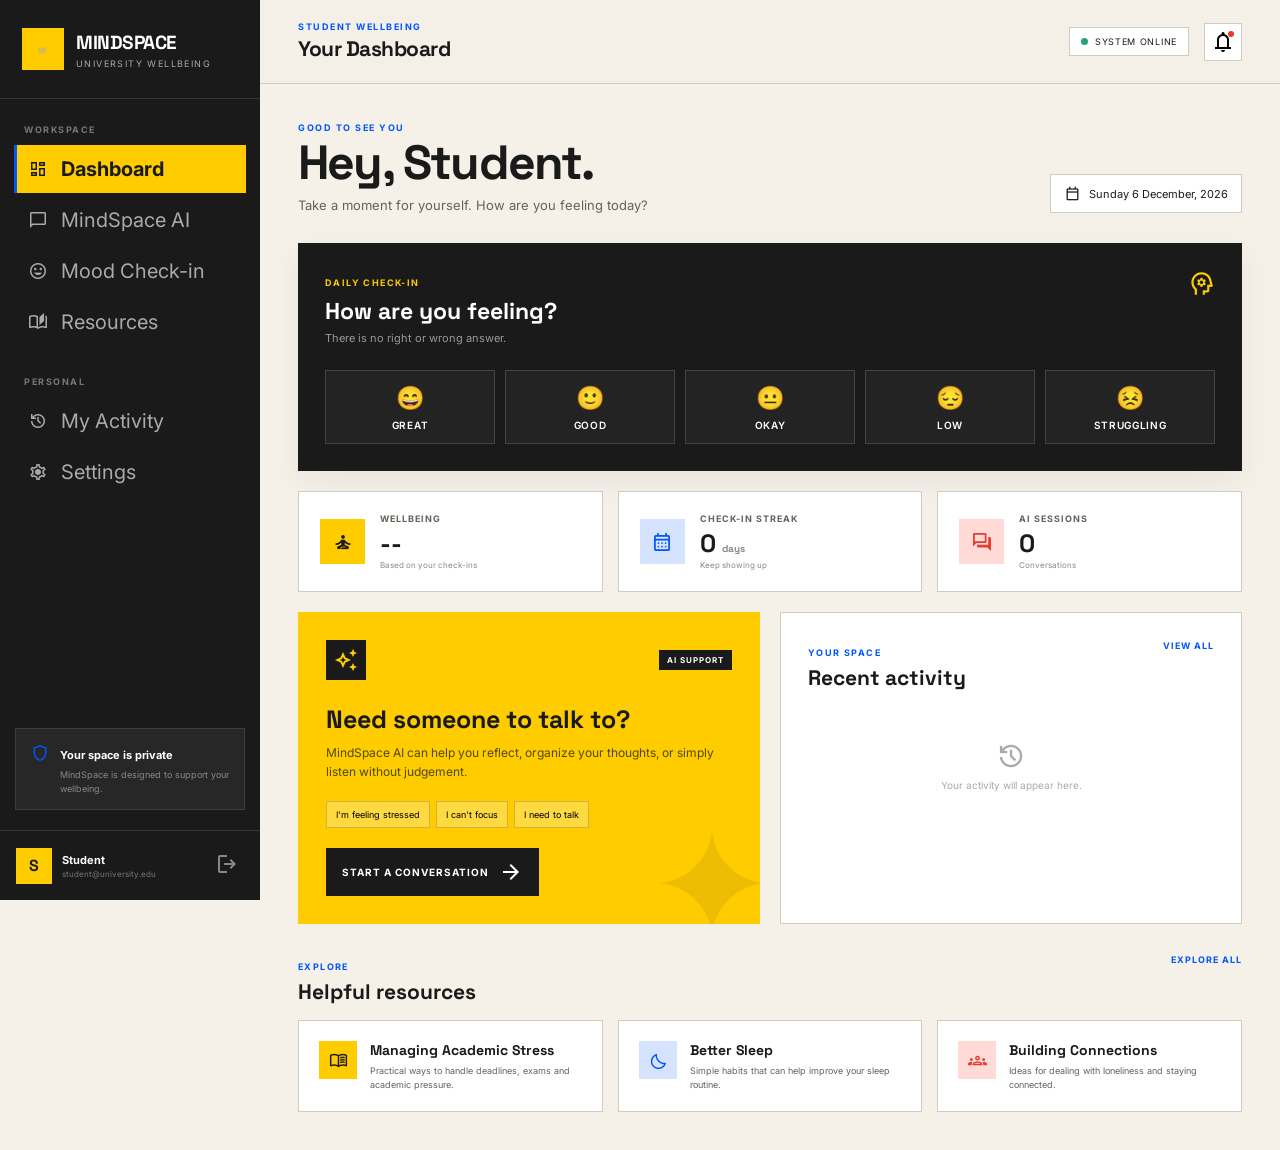
==== index.html @ b1ad5afb "Initial Cognovio backend and frontend" ====
<!DOCTYPE html>
<html lang="en">

<head>
    <meta charset="UTF-8">
    <meta name="viewport" content="width=device-width, initial-scale=1.0">

    <title>MindSpace — Student Wellbeing</title>

    <!-- Google Fonts -->
    <link rel="preconnect" href="https://fonts.googleapis.com">
    <link rel="preconnect" href="https://fonts.gstatic.com" crossorigin>

    <link
        href="https://fonts.googleapis.com/css2?family=Inter:wght@400;500;600;700&family=Space+Grotesk:wght@500;600;700&display=swap"
        rel="stylesheet">

    <!-- Material Symbols -->
    <link
        href="https://fonts.googleapis.com/css2?family=Material+Symbols+Outlined:opsz,wght,FILL,GRAD@24,400,0,0"
        rel="stylesheet">

    <!-- Dashboard CSS -->
    <link rel="stylesheet" href="css/dashboard.css">
</head>

<body>

    <!-- ==========================================
         APP SHELL
    =========================================== -->

    <div class="app-shell">

        <!-- ======================================
             SIDEBAR
        ======================================= -->

        <aside class="sidebar" id="sidebar">

            <!-- Brand -->
            <div class="sidebar-brand">

                <div class="brand-icon">
                    <span class="material-symbols-outlined">
                        waves
                    </span>
                </div>

                <div>
                    <h1>MindSpace</h1>
                    <span>University Wellbeing</span>
                </div>

            </div>


            <!-- Navigation -->
            <nav class="main-nav">

                <p class="nav-title">Workspace</p>

                <a href="#" class="nav-item active" data-section="dashboard">

                    <span class="material-symbols-outlined">
                        dashboard
                    </span>

                    <span>Dashboard</span>

                </a>


                <a href="#" class="nav-item" data-section="chat">

                    <span class="material-symbols-outlined">
                        chat_bubble
                    </span>

                    <span>MindSpace AI</span>

                </a>


                <a href="#" class="nav-item" data-section="mood">

                    <span class="material-symbols-outlined">
                        mood
                    </span>

                    <span>Mood Check-in</span>

                </a>


                <a href="#" class="nav-item" data-section="resources">

                    <span class="material-symbols-outlined">
                        auto_stories
                    </span>

                    <span>Resources</span>

                </a>


                <p class="nav-title second-title">
                    Personal
                </p>


                <a href="#" class="nav-item" data-section="activity">

                    <span class="material-symbols-outlined">
                        history
                    </span>

                    <span>My Activity</span>

                </a>


                <a href="#" class="nav-item" data-section="settings">

                    <span class="material-symbols-outlined">
                        settings
                    </span>

                    <span>Settings</span>

                </a>

            </nav>


            <!-- Emergency / Safety -->
            <div class="sidebar-safety">

                <div class="safety-icon">
                    <span class="material-symbols-outlined">
                        shield
                    </span>
                </div>

                <div>
                    <strong>Your space is private</strong>

                    <p>
                        MindSpace is designed to support your wellbeing.
                    </p>
                </div>

            </div>


            <!-- User -->
            <div class="sidebar-user">

                <div class="avatar" id="userAvatar">
                    A
                </div>

                <div class="user-info">

                    <strong id="sidebarUserName">
                        Student
                    </strong>

                    <span id="sidebarUserEmail">
                        student@university.edu
                    </span>

                </div>

                <button
                    class="logout-btn"
                    id="logoutBtn"
                    title="Log out">

                    <span class="material-symbols-outlined">
                        logout
                    </span>

                </button>

            </div>

        </aside>


        <!-- ======================================
             MAIN CONTENT
        ======================================= -->

        <main class="main-content">

            <!-- Topbar -->
            <header class="topbar">

                <button
                    class="mobile-menu"
                    id="mobileMenuBtn">

                    <span class="material-symbols-outlined">
                        menu
                    </span>

                </button>


                <div class="topbar-title">

                    <span class="eyebrow">
                        Student Wellbeing
                    </span>

                    <h2 id="pageTitle">
                        Your Dashboard
                    </h2>

                </div>


                <div class="topbar-actions">

                    <div class="status-pill">

                        <span class="status-dot"></span>

                        <span>
                            System Online
                        </span>

                    </div>


                    <button class="icon-btn" title="Notifications">

                        <span class="material-symbols-outlined">
                            notifications
                        </span>

                        <span class="notification-dot"></span>

                    </button>

                </div>

            </header>


            <!-- ==================================
                 DASHBOARD SECTION
            =================================== -->

            <section
                class="page-section active"
                id="dashboardSection">

                <!-- Welcome -->
                <div class="welcome-section">

                    <div>

                        <span class="eyebrow">
                            Good to see you
                        </span>

                        <h1>
                            Hey, <span id="welcomeName">Student</span>.
                        </h1>

                        <p>
                            Take a moment for yourself. How are you feeling today?
                        </p>

                    </div>

                    <div class="date-display">

                        <span class="material-symbols-outlined">
                            calendar_today
                        </span>

                        <span id="currentDate">
                            Today
                        </span>

                    </div>

                </div>


                <!-- ==================================
                     MOOD CHECK-IN
                =================================== -->

                <div class="mood-card">

                    <div class="mood-header">

                        <div>

                            <span class="card-label">
                                Daily Check-in
                            </span>

                            <h3>
                                How are you feeling?
                            </h3>

                            <p>
                                There is no right or wrong answer.
                            </p>

                        </div>

                        <span class="material-symbols-outlined mood-header-icon">
                            psychology
                        </span>

                    </div>


                    <div class="mood-options">

                        <button class="mood-option" data-mood="Great">

                            <span class="mood-emoji">😄</span>

                            <span>Great</span>

                        </button>


                        <button class="mood-option" data-mood="Good">

                            <span class="mood-emoji">🙂</span>

                            <span>Good</span>

                        </button>


                        <button class="mood-option" data-mood="Okay">

                            <span class="mood-emoji">😐</span>

                            <span>Okay</span>

                        </button>


                        <button class="mood-option" data-mood="Low">

                            <span class="mood-emoji">😔</span>

                            <span>Low</span>

                        </button>


                        <button class="mood-option" data-mood="Struggling">

                            <span class="mood-emoji">😣</span>

                            <span>Struggling</span>

                        </button>

                    </div>


                    <div
                        class="mood-message"
                        id="moodMessage">

                    </div>

                </div>


                <!-- ==================================
                     STAT CARDS
                =================================== -->

                <div class="stats-grid">

                    <div class="stat-card">

                        <div class="stat-icon yellow">

                            <span class="material-symbols-outlined">
                                self_improvement
                            </span>

                        </div>

                        <div>

                            <span class="stat-label">
                                Wellbeing
                            </span>

                            <strong>
                                <span id="wellbeingScore">--</span>
                            </strong>

                            <small>
                                Based on your check-ins
                            </small>

                        </div>

                    </div>


                    <div class="stat-card">

                        <div class="stat-icon blue">

                            <span class="material-symbols-outlined">
                                calendar_month
                            </span>

                        </div>

                        <div>

                            <span class="stat-label">
                                Check-in Streak
                            </span>

                            <strong>
                                <span id="streakCount">0</span>
                                <small class="inline-small">days</small>
                            </strong>

                            <small>
                                Keep showing up
                            </small>

                        </div>

                    </div>


                    <div class="stat-card">

                        <div class="stat-icon red">

                            <span class="material-symbols-outlined">
                                forum
                            </span>

                        </div>

                        <div>

                            <span class="stat-label">
                                AI Sessions
                            </span>

                            <strong>
                                <span id="sessionCount">0</span>
                            </strong>

                            <small>
                                Conversations
                            </small>

                        </div>

                    </div>

                </div>


                <!-- ==================================
                     TWO COLUMN AREA
                =================================== -->

                <div class="dashboard-grid">

                    <!-- AI Assistant -->
                    <div class="ai-card">

                        <div class="ai-card-top">

                            <div class="ai-symbol">

                                <span class="material-symbols-outlined">
                                    auto_awesome
                                </span>

                            </div>

                            <span class="ai-badge">
                                AI SUPPORT
                            </span>

                        </div>


                        <h3>
                            Need someone to talk to?
                        </h3>

                        <p>
                            MindSpace AI can help you reflect,
                            organize your thoughts, or simply
                            listen without judgement.
                        </p>


                        <div class="quick-prompts">

                            <button data-prompt="I'm feeling stressed about college.">
                                I'm feeling stressed
                            </button>

                            <button data-prompt="I can't focus on my studies.">
                                I can't focus
                            </button>

                            <button data-prompt="I just need someone to talk to.">
                                I need to talk
                            </button>

                        </div>


                        <button
                            class="primary-btn"
                            id="openChatBtn">

                            Start a conversation

                            <span class="material-symbols-outlined">
                                arrow_forward
                            </span>

                        </button>

                    </div>


                    <!-- Activity -->
                    <div class="activity-card">

                        <div class="section-heading">

                            <div>

                                <span class="card-label">
                                    Your Space
                                </span>

                                <h3>
                                    Recent activity
                                </h3>

                            </div>

                            <button
                                class="text-btn"
                                data-section-link="activity">

                                View all

                            </button>

                        </div>


                        <div id="activityList">

                            <div class="empty-activity">

                                <span class="material-symbols-outlined">
                                    history
                                </span>

                                <p>
                                    Your activity will appear here.
                                </p>

                            </div>

                        </div>

                    </div>

                </div>


                <!-- ==================================
                     RESOURCES
                =================================== -->

                <div class="resources-preview">

                    <div class="section-heading">

                        <div>

                            <span class="card-label">
                                Explore
                            </span>

                            <h3>
                                Helpful resources
                            </h3>

                        </div>

                        <button
                            class="text-btn"
                            data-section-link="resources">

                            Explore all

                        </button>

                    </div>


                    <div class="resource-grid">

                        <article class="resource-card">

                            <div class="resource-icon yellow">

                                <span class="material-symbols-outlined">
                                    menu_book
                                </span>

                            </div>

                            <div>

                                <h4>
                                    Managing Academic Stress
                                </h4>

                                <p>
                                    Practical ways to handle deadlines,
                                    exams and academic pressure.
                                </p>

                            </div>

                        </article>


                        <article class="resource-card">

                            <div class="resource-icon blue">

                                <span class="material-symbols-outlined">
                                    bedtime
                                </span>

                            </div>

                            <div>

                                <h4>
                                    Better Sleep
                                </h4>

                                <p>
                                    Simple habits that can help improve
                                    your sleep routine.
                                </p>

                            </div>

                        </article>


                        <article class="resource-card">

                            <div class="resource-icon red">

                                <span class="material-symbols-outlined">
                                    groups
                                </span>

                            </div>

                            <div>

                                <h4>
                                    Building Connections
                                </h4>

                                <p>
                                    Ideas for dealing with loneliness
                                    and staying connected.
                                </p>

                            </div>

                        </article>

                    </div>

                </div>

            </section>


            <!-- ==================================
                 CHAT SECTION
            =================================== -->

            <section
                class="page-section"
                id="chatSection">

                <div class="chat-page">

                    <div class="chat-header">

                        <div>

                            <span class="eyebrow">
                                MindSpace AI
                            </span>

                            <h1>
                                A space to talk.
                            </h1>

                            <p>
                                Share what's on your mind. You don't have
                                to organize your thoughts first.
                            </p>

                        </div>

                        <div class="ai-status">

                            <span class="status-dot"></span>

                            AI Assistant

                        </div>

                    </div>


                    <div class="chat-window" id="chatWindow">

                        <div class="chat-message ai">

                            <div class="chat-avatar">
                                ✦
                            </div>

                            <div class="message-content">

                                <span class="message-author">
                                    MindSpace AI
                                </span>

                                <p>
                                    Hey. I'm here with you. What's been
                                    on your mind today?
                                </p>

                            </div>

                        </div>

                    </div>


                    <div class="chat-suggestions">

                        <button data-prompt="I've been feeling overwhelmed lately.">
                            I've been overwhelmed
                        </button>

                        <button data-prompt="I'm having trouble concentrating.">
                            Trouble concentrating
                        </button>

                        <button data-prompt="College has been stressful.">
                            College stress
                        </button>

                    </div>


                    <form class="chat-input-area" id="chatForm">

                        <input
                            type="text"
                            id="chatInput"
                            placeholder="Write what's on your mind..."
                            autocomplete="off">

                        <button
                            type="submit"
                            class="send-btn">

                            <span class="material-symbols-outlined">
                                arrow_upward
                            </span>

                        </button>

                    </form>

                    <p class="chat-disclaimer">
                        MindSpace AI provides supportive conversations
                        and is not a replacement for professional or
                        emergency medical care.
                    </p>

                </div>

            </section>


            <!-- ==================================
                 MOOD SECTION
            =================================== -->

            <section
                class="page-section"
                id="moodSection">

                <div class="section-page-header">

                    <span class="eyebrow">
                        Wellbeing
                    </span>

                    <h1>
                        Mood Check-in
                    </h1>

                    <p>
                        Track how you've been feeling over time.
                    </p>

                </div>


                <div class="mood-large-card">

                    <span class="card-label">
                        Today's check-in
                    </span>

                    <h2>
                        How are you feeling right now?
                    </h2>

                    <div class="mood-options large">

                        <button class="mood-option" data-mood="Great">
                            <span class="mood-emoji">😄</span>
                            <span>Great</span>
                        </button>

                        <button class="mood-option" data-mood="Good">
                            <span class="mood-emoji">🙂</span>
                            <span>Good</span>
                        </button>

                        <button class="mood-option" data-mood="Okay">
                            <span class="mood-emoji">😐</span>
                            <span>Okay</span>
                        </button>

                        <button class="mood-option" data-mood="Low">
                            <span class="mood-emoji">😔</span>
                            <span>Low</span>
                        </button>

                        <button class="mood-option" data-mood="Struggling">
                            <span class="mood-emoji">😣</span>
                            <span>Struggling</span>
                        </button>

                    </div>

                    <div id="moodPageMessage" class="mood-message"></div>

                </div>


                <div class="history-card">

                    <div class="section-heading">

                        <div>

                            <span class="card-label">
                                History
                            </span>

                            <h3>
                                Recent check-ins
                            </h3>

                        </div>

                    </div>

                    <div id="moodHistory">

                        <div class="empty-activity">

                            <span class="material-symbols-outlined">
                                mood
                            </span>

                            <p>
                                Your mood history will appear here.
                            </p>

                        </div>

                    </div>

                </div>

            </section>


            <!-- ==================================
                 RESOURCES SECTION
            =================================== -->

            <section
                class="page-section"
                id="resourcesSection">

                <div class="section-page-header">

                    <span class="eyebrow">
                        Learn & Grow
                    </span>

                    <h1>
                        Wellbeing Resources
                    </h1>

                    <p>
                        Practical information for university life.
                    </p>

                </div>


                <div class="resource-full-grid">

                    <article class="resource-full-card">

                        <span class="material-symbols-outlined">
                            school
                        </span>

                        <h3>
                            Academic Stress
                        </h3>

                        <p>
                            Learn techniques for managing assignments,
                            exams and academic pressure.
                        </p>

                        <button>
                            Read resource
                            <span class="material-symbols-outlined">
                                arrow_forward
                            </span>
                        </button>

                    </article>


                    <article class="resource-full-card">

                        <span class="material-symbols-outlined">
                            favorite
                        </span>

                        <h3>
                            Self Care
                        </h3>

                        <p>
                            Small everyday habits that support your
                            overall wellbeing.
                        </p>

                        <button>
                            Read resource
                            <span class="material-symbols-outlined">
                                arrow_forward
                            </span>

                        </button>

                    </article>


                    <article class="resource-full-card">

                        <span class="material-symbols-outlined">
                            groups
                        </span>

                        <h3>
                            Social Wellbeing
                        </h3>

                        <p>
                            Understand loneliness, friendships and
                            building meaningful connections.
                        </p>

                        <button>
                            Read resource
                            <span class="material-symbols-outlined">
                                arrow_forward
                            </span>

                        </button>

                    </article>


                    <article class="resource-full-card">

                        <span class="material-symbols-outlined">
                            psychology
                        </span>

                        <h3>
                            Understanding Emotions
                        </h3>

                        <p>
                            Explore emotions and develop healthier
                            ways to respond to them.
                        </p>

                        <button>
                            Read resource
                            <span class="material-symbols-outlined">
                                arrow_forward
                            </span>

                        </button>

                    </article>

                </div>

            </section>


            <!-- ==================================
                 ACTIVITY SECTION
            =================================== -->

            <section
                class="page-section"
                id="activitySection">

                <div class="section-page-header">

                    <span class="eyebrow">
                        Personal
                    </span>

                    <h1>
                        My Activity
                    </h1>

                    <p>
                        A simple overview of your MindSpace journey.
                    </p>

                </div>


                <div class="activity-full-card">

                    <div id="fullActivityList">

                        <div class="empty-activity">

                            <span class="material-symbols-outlined">
                                history
                            </span>

                            <p>
                                No activity recorded yet.
                            </p>

                        </div>

                    </div>

                </div>

            </section>


            <!-- ==================================
                 SETTINGS SECTION
            =================================== -->

            <section
                class="page-section"
                id="settingsSection">

                <div class="section-page-header">

                    <span class="eyebrow">
                        Personal
                    </span>

                    <h1>
                        Settings
                    </h1>

                    <p>
                        Manage your MindSpace preferences.
                    </p>

                </div>


                <div class="settings-card">

                    <div class="settings-row">

                        <div>

                            <strong>
                                Profile
                            </strong>

                            <p>
                                Your student information
                            </p>

                        </div>

                        <span class="material-symbols-outlined">
                            person
                        </span>

                    </div>


                    <div class="settings-row">

                        <div>

                            <strong>
                                Privacy
                            </strong>

                            <p>
                                Review how your wellbeing information
                                is handled.
                            </p>

                        </div>

                        <span class="material-symbols-outlined">
                            lock
                        </span>

                    </div>


                    <div class="settings-row">

                        <div>

                            <strong>
                                Notifications
                            </strong>

                            <p>
                                Manage your MindSpace reminders.
                            </p>

                        </div>

                        <label class="switch">

                            <input
                                type="checkbox"
                                id="notificationToggle"
                                checked>

                            <span class="slider"></span>

                        </label>

                    </div>


                    <div class="settings-row danger-row">

                        <div>

                            <strong>
                                Log out
                            </strong>

                            <p>
                                End your current MindSpace session.
                            </p>

                        </div>

                        <button
                            class="danger-btn"
                            id="settingsLogout">

                            Log out

                        </button>

                    </div>

                </div>

            </section>

        </main>

    </div>


    <!-- ==========================================
         MOBILE OVERLAY
    =========================================== -->

    <div
        class="sidebar-overlay"
        id="sidebarOverlay">
    </div>


    <!-- Dashboard JavaScript -->
    <script src="js/dashboard.js"></script>

</body>

</html>
---- css/dashboard.css ----
/* ============================================
   MINDSPACE DASHBOARD
   Main Dashboard Styles
============================================ */


/* ============================================
   VARIABLES
============================================ */

:root {

    --background: #f5f0e8;
    --surface: #ffffff;
    --surface-low: #f2ede5;
    --surface-high: #e8e3da;

    --black: #1a1a1a;
    --text: #1a1a1a;
    --muted: #66615a;

    --yellow: #ffcc00;
    --blue: #0055ff;
    --red: #e63b2e;

    --border: #d0cbc3;

    --success: #176b4d;

    --sidebar-width: 260px;

    --radius: 8px;

    --shadow:
        0 10px 30px rgba(26, 26, 26, 0.06);

    --transition:
        0.2s ease;

}


/* ============================================
   RESET
============================================ */

* {
    margin: 0;
    padding: 0;
    box-sizing: border-box;
}


html {
    scroll-behavior: smooth;
}


body {

    min-height: 100vh;

    background: var(--background);

    color: var(--text);

    font-family: "Inter", sans-serif;

    overflow-x: hidden;

}


button,
input,
select,
textarea {

    font-family: inherit;

}


button {

    cursor: pointer;

}


a {

    color: inherit;

    text-decoration: none;

}


/* ============================================
   APP SHELL
============================================ */

.app-shell {

    min-height: 100vh;

    display: flex;

}


/* ============================================
   SIDEBAR
============================================ */

.sidebar {

    width: var(--sidebar-width);

    min-height: 100vh;

    position: fixed;

    left: 0;
    top: 0;
    bottom: 0;

    background: var(--black);

    color: white;

    display: flex;

    flex-direction: column;

    z-index: 1000;

}


/* Brand */

.sidebar-brand {

    padding: 28px 22px;

    display: flex;

    align-items: center;

    gap: 12px;

    border-bottom:
        1px solid rgba(255,255,255,0.12);

}


.brand-icon {

    width: 42px;
    height: 42px;

    display: flex;

    align-items: center;
    justify-content: center;

    background: var(--yellow);

    color: var(--black);

}


.brand-icon span {

    font-size: 25px;

}


.sidebar-brand h1 {

    font-family: "Space Grotesk", sans-serif;

    font-size: 19px;

    font-weight: 700;

    text-transform: uppercase;

    letter-spacing: -0.5px;

}


.sidebar-brand span {

    display: block;

    margin-top: 3px;

    font-size: 9px;

    letter-spacing: 1.4px;

    text-transform: uppercase;

    color: #aaa;

}


/* ============================================
   NAVIGATION
============================================ */

.main-nav {

    padding: 25px 14px;

    flex: 1;

}


.nav-title {

    padding: 0 10px;

    margin-bottom: 10px;

    font-size: 9px;

    font-weight: 700;

    letter-spacing: 1.5px;

    text-transform: uppercase;

    color: #777;

}


.second-title {

    margin-top: 30px;

}


.nav-item {

    display: flex;

    align-items: center;

    gap: 13px;

    padding: 12px 11px;

    margin-bottom: 3px;

    font-size: 13px;

    color: #aaa;

    border-left: 3px solid transparent;

    transition: var(--transition);

}


.nav-item span {

    font-size: 20px;

}


.nav-item:hover {

    color: white;

    background: rgba(255,255,255,0.05);

}


.nav-item.active {

    color: var(--black);

    background: var(--yellow);

    border-left-color: var(--blue);

    font-weight: 700;

}


/* ============================================
   SIDEBAR SAFETY
============================================ */

.sidebar-safety {

    margin: 0 15px 20px;

    padding: 14px;

    background: rgba(255,255,255,0.06);

    border:
        1px solid rgba(255,255,255,0.1);

    display: flex;

    gap: 10px;

}


.safety-icon {

    color: var(--blue);

}


.safety-icon span {

    font-size: 20px;

}


.sidebar-safety strong {

    font-size: 11px;

}


.sidebar-safety p {

    margin-top: 5px;

    color: #888;

    font-size: 9px;

    line-height: 1.5;

}


/* ============================================
   SIDEBAR USER
============================================ */

.sidebar-user {

    padding: 16px;

    border-top:
        1px solid rgba(255,255,255,0.12);

    display: flex;

    align-items: center;

    gap: 10px;

}


.avatar {

    width: 36px;
    height: 36px;

    flex-shrink: 0;

    display: flex;

    align-items: center;
    justify-content: center;

    background: var(--yellow);

    color: var(--black);

    font-family: "Space Grotesk";

    font-weight: 700;

}


.user-info {

    min-width: 0;

    flex: 1;

}


.user-info strong {

    display: block;

    font-size: 11px;

    white-space: nowrap;

    overflow: hidden;

    text-overflow: ellipsis;

}


.user-info span {

    display: block;

    margin-top: 2px;

    color: #777;

    font-size: 8px;

    white-space: nowrap;

    overflow: hidden;

    text-overflow: ellipsis;

}


.logout-btn {

    border: 0;

    background: transparent;

    color: #888;

    padding: 5px;

}


.logout-btn:hover {

    color: white;

}


/* ============================================
   MAIN CONTENT
============================================ */

.main-content {

    width: calc(100% - var(--sidebar-width));

    margin-left: var(--sidebar-width);

    min-height: 100vh;

}


/* ============================================
   TOPBAR
============================================ */

.topbar {

    height: 84px;

    padding: 0 38px;

    background: rgba(245,240,232,0.96);

    border-bottom:
        1px solid var(--border);

    display: flex;

    align-items: center;

    justify-content: space-between;

    position: sticky;

    top: 0;

    z-index: 500;

}


.topbar-title .eyebrow {

    margin-bottom: 3px;

}


.topbar-title h2 {

    font-family: "Space Grotesk", sans-serif;

    font-size: 21px;

    letter-spacing: -0.5px;

}


.eyebrow {

    display: block;

    color: var(--blue);

    font-size: 9px;

    font-weight: 700;

    letter-spacing: 1.5px;

    text-transform: uppercase;

}


.topbar-actions {

    display: flex;

    align-items: center;

    gap: 15px;

}


.status-pill {

    display: flex;

    align-items: center;

    gap: 7px;

    padding: 8px 11px;

    background: var(--surface);

    border:
        1px solid var(--border);

    font-size: 9px;

    text-transform: uppercase;

    letter-spacing: 0.7px;

}


.status-dot {

    width: 7px;
    height: 7px;

    display: inline-block;

    border-radius: 50%;

    background: #23a36f;

}


.icon-btn {

    width: 38px;
    height: 38px;

    position: relative;

    display: flex;

    align-items: center;
    justify-content: center;

    border:
        1px solid var(--border);

    background: var(--surface);

}


.notification-dot {

    position: absolute;

    width: 6px;
    height: 6px;

    top: 7px;
    right: 7px;

    border-radius: 50%;

    background: var(--red);

}


/* Mobile menu */

.mobile-menu {

    display: none;

    border: 0;

    background: transparent;

}


/* ============================================
   PAGE SECTION
============================================ */

.page-section {

    display: none;

    max-width: 1400px;

    margin: auto;

    padding: 38px;

}


.page-section.active {

    display: block;

}


/* ============================================
   WELCOME
============================================ */

.welcome-section {

    display: flex;

    align-items: flex-end;

    justify-content: space-between;

    margin-bottom: 30px;

}


.welcome-section h1 {

    margin-top: 6px;

    font-family: "Space Grotesk", sans-serif;

    font-size: clamp(32px, 4vw, 48px);

    line-height: 1;

    letter-spacing: -1.8px;

}


.welcome-section p {

    margin-top: 10px;

    color: var(--muted);

    font-size: 13px;

}


.date-display {

    display: flex;

    align-items: center;

    gap: 8px;

    padding: 10px 13px;

    background: var(--surface);

    border:
        1px solid var(--border);

    font-size: 11px;

}


.date-display span:first-child {

    font-size: 17px;

}


/* ============================================
   MOOD CARD
============================================ */

.mood-card {

    padding: 27px;

    background: var(--black);

    color: white;

    margin-bottom: 20px;

    box-shadow: var(--shadow);

}


.mood-header {

    display: flex;

    justify-content: space-between;

    align-items: flex-start;

}


.card-label {

    color: var(--blue);

    font-size: 9px;

    font-weight: 700;

    letter-spacing: 1.4px;

    text-transform: uppercase;

}


.mood-card .card-label {

    color: var(--yellow);

}


.mood-header h3 {

    margin-top: 6px;

    font-family: "Space Grotesk", sans-serif;

    font-size: 23px;

}


.mood-header p {

    margin-top: 5px;

    color: #999;

    font-size: 11px;

}


.mood-header-icon {

    color: var(--yellow);

    font-size: 27px;

}


/* Mood options */

.mood-options {

    display: flex;

    gap: 10px;

    margin-top: 25px;

}


.mood-option {

    flex: 1;

    min-height: 74px;

    border:
        1px solid rgba(255,255,255,0.15);

    background: rgba(255,255,255,0.04);

    color: white;

    display: flex;

    flex-direction: column;

    align-items: center;
    justify-content: center;

    gap: 7px;

    transition: var(--transition);

}


.mood-option:hover {

    border-color: var(--yellow);

    transform: translateY(-2px);

}


.mood-option.selected {

    background: var(--yellow);

    color: var(--black);

    border-color: var(--yellow);

}


.mood-emoji {

    font-size: 23px;

}


.mood-option span:last-child {

    font-size: 10px;

    font-weight: 600;

    text-transform: uppercase;

    letter-spacing: 0.7px;

}


.mood-message {

    display: none;

    margin-top: 15px;

    padding: 10px;

    background: rgba(255,204,0,0.1);

    color: var(--yellow);

    font-size: 10px;

}


.mood-message.show {

    display: block;

}


/* ============================================
   STATS
============================================ */

.stats-grid {

    display: grid;

    grid-template-columns:
        repeat(3, 1fr);

    gap: 15px;

    margin-bottom: 20px;

}


.stat-card {

    padding: 21px;

    background: var(--surface);

    border:
        1px solid var(--border);

    display: flex;

    align-items: center;

    gap: 15px;

}


.stat-icon {

    width: 45px;
    height: 45px;

    display: flex;

    align-items: center;
    justify-content: center;

}


.stat-icon.yellow {

    background: var(--yellow);

}


.stat-icon.blue {

    background: #d6e3ff;

    color: var(--blue);

}


.stat-icon.red {

    background: #ffdad6;

    color: var(--red);

}


.stat-icon span {

    font-size: 22px;

}


.stat-label {

    display: block;

    color: var(--muted);

    font-size: 9px;

    font-weight: 700;

    text-transform: uppercase;

    letter-spacing: 1px;

}


.stat-card strong {

    display: block;

    margin-top: 3px;

    font-family: "Space Grotesk", sans-serif;

    font-size: 25px;

}


.stat-card small {

    display: block;

    margin-top: 1px;

    color: #888;

    font-size: 8px;

}


.inline-small {

    display: inline !important;

    font-size: 10px !important;

}


/* ============================================
   DASHBOARD GRID
============================================ */

.dashboard-grid {

    display: grid;

    grid-template-columns:
        1fr 1fr;

    gap: 20px;

    margin-bottom: 30px;

}


/* ============================================
   AI CARD
============================================ */

.ai-card {

    padding: 28px;

    background: var(--yellow);

    position: relative;

    overflow: hidden;

}


.ai-card::after {

    content: "✦";

    position: absolute;

    right: -15px;

    bottom: -35px;

    font-size: 150px;

    line-height: 1;

    opacity: 0.08;

}


.ai-card-top {

    display: flex;

    align-items: center;

    justify-content: space-between;

}


.ai-symbol {

    width: 40px;
    height: 40px;

    background: var(--black);

    color: var(--yellow);

    display: flex;

    align-items: center;
    justify-content: center;

}


.ai-badge {

    padding: 5px 8px;

    background: var(--black);

    color: white;

    font-size: 8px;

    font-weight: 700;

    letter-spacing: 1px;

}


.ai-card h3 {

    margin-top: 23px;

    font-family: "Space Grotesk", sans-serif;

    font-size: 25px;

    max-width: 350px;

}


.ai-card > p {

    margin-top: 8px;

    max-width: 430px;

    color: #514900;

    font-size: 12px;

    line-height: 1.6;

}


.quick-prompts {

    display: flex;

    flex-wrap: wrap;

    gap: 6px;

    margin-top: 20px;

}


.quick-prompts button {

    padding: 7px 9px;

    border:
        1px solid rgba(26,26,26,0.2);

    background: rgba(255,255,255,0.25);

    font-size: 9px;

}


.quick-prompts button:hover {

    background: white;

}


.primary-btn {

    margin-top: 20px;

    padding: 12px 16px;

    border: 0;

    background: var(--black);

    color: white;

    display: inline-flex;

    align-items: center;

    gap: 10px;

    font-size: 10px;

    font-weight: 700;

    text-transform: uppercase;

    letter-spacing: 1px;

}


.primary-btn:hover {

    background: #333;

}


/* ============================================
   ACTIVITY CARD
============================================ */

.activity-card {

    padding: 27px;

    background: var(--surface);

    border:
        1px solid var(--border);

}


.section-heading {

    display: flex;

    align-items: flex-start;

    justify-content: space-between;

}


.section-heading h3 {

    margin-top: 4px;

    font-family: "Space Grotesk", sans-serif;

    font-size: 21px;

}


.text-btn {

    border: 0;

    background: transparent;

    color: var(--blue);

    font-size: 9px;

    font-weight: 700;

    text-transform: uppercase;

    letter-spacing: 1px;

}


.empty-activity {

    min-height: 150px;

    display: flex;

    flex-direction: column;

    align-items: center;

    justify-content: center;

    text-align: center;

    color: #aaa;

}


.empty-activity span {

    font-size: 30px;

}


.empty-activity p {

    margin-top: 8px;

    font-size: 10px;

}


/* Activity items */

.activity-item {

    display: flex;

    align-items: center;

    gap: 12px;

    padding: 13px 0;

    border-bottom:
        1px solid var(--border);

}


.activity-item:last-child {

    border-bottom: 0;

}


.activity-item-icon {

    width: 34px;
    height: 34px;

    display: flex;

    align-items: center;
    justify-content: center;

    background: var(--surface-low);

}


.activity-item-icon span {

    font-size: 17px;

}


.activity-item-info {

    flex: 1;

}


.activity-item-info strong {

    display: block;

    font-size: 11px;

}


.activity-item-info span {

    display: block;

    margin-top: 3px;

    color: #888;

    font-size: 9px;

}


/* ============================================
   RESOURCES PREVIEW
============================================ */

.resources-preview {

    margin-top: 5px;

}


.resource-grid {

    display: grid;

    grid-template-columns:
        repeat(3, 1fr);

    gap: 15px;

    margin-top: 15px;

}


.resource-card {

    padding: 20px;

    background: var(--surface);

    border:
        1px solid var(--border);

    display: flex;

    gap: 13px;

    transition: var(--transition);

}


.resource-card:hover {

    transform: translateY(-2px);

    box-shadow: var(--shadow);

}


.resource-icon {

    width: 38px;
    height: 38px;

    flex-shrink: 0;

    display: flex;

    align-items: center;
    justify-content: center;

}


.resource-icon.yellow {

    background: var(--yellow);

}


.resource-icon.blue {

    background: #d6e3ff;

    color: var(--blue);

}


.resource-icon.red {

    background: #ffdad6;

    color: var(--red);

}


.resource-icon span {

    font-size: 19px;

}


.resource-card h4 {

    font-family: "Space Grotesk", sans-serif;

    font-size: 14px;

}


.resource-card p {

    margin-top: 5px;

    color: var(--muted);

    font-size: 9px;

    line-height: 1.5;

}


/* ============================================
   INTERNAL PAGE HEADERS
============================================ */

.section-page-header {

    margin-bottom: 25px;

}


.section-page-header h1 {

    margin-top: 5px;

    font-family: "Space Grotesk", sans-serif;

    font-size: 42px;

    letter-spacing: -1.5px;

}


.section-page-header p {

    margin-top: 7px;

    color: var(--muted);

    font-size: 12px;

}


/* ============================================
   CHAT
============================================ */

.chat-page {

    max-width: 950px;

    margin: auto;

}


.chat-header {

    display: flex;

    justify-content: space-between;

    align-items: flex-end;

    margin-bottom: 25px;

}


.chat-header h1 {

    margin-top: 5px;

    font-family: "Space Grotesk", sans-serif;

    font-size: 42px;

    letter-spacing: -1.5px;

}


.chat-header p {

    max-width: 550px;

    margin-top: 8px;

    color: var(--muted);

    font-size: 12px;

}


.ai-status {

    display: flex;

    align-items: center;

    gap: 7px;

    padding: 9px 12px;

    background: var(--surface);

    border:
        1px solid var(--border);

    font-size: 9px;

    text-transform: uppercase;

    letter-spacing: 0.7px;

}


.chat-window {

    min-height: 470px;

    max-height: 520px;

    padding: 25px;

    overflow-y: auto;

    background: var(--surface);

    border:
        1px solid var(--border);

}


.chat-message {

    display: flex;

    gap: 12px;

    margin-bottom: 22px;

}


.chat-message.user {

    flex-direction: row-reverse;

}


.chat-avatar {

    width: 34px;
    height: 34px;

    flex-shrink: 0;

    display: flex;

    align-items: center;
    justify-content: center;

    background: var(--black);

    color: var(--yellow);

    font-weight: 700;

}


.chat-message.user .chat-avatar {

    background: var(--yellow);

    color: var(--black);

}


.message-content {

    max-width: 70%;

}


.chat-message.user .message-content {

    text-align: right;

}


.message-author {

    display: block;

    margin-bottom: 5px;

    color: #888;

    font-size: 8px;

    font-weight: 700;

    letter-spacing: 1px;

    text-transform: uppercase;

}


.message-content p {

    padding: 12px 14px;

    background: var(--surface-low);

    font-size: 12px;

    line-height: 1.6;

}


.chat-message.user .message-content p {

    background: var(--black);

    color: white;

}


.chat-suggestions {

    display: flex;

    flex-wrap: wrap;

    gap: 7px;

    margin-top: 12px;

}


.chat-suggestions button {

    padding: 8px 11px;

    background: var(--surface);

    border:
        1px solid var(--border);

    font-size: 9px;

}


.chat-suggestions button:hover {

    border-color: var(--blue);

    color: var(--blue);

}


.chat-input-area {

    display: flex;

    margin-top: 10px;

}


.chat-input-area input {

    flex: 1;

    min-width: 0;

    padding: 15px;

    background: var(--surface);

    border:
        1px solid var(--border);

    border-right: 0;

    outline: none;

    font-size: 12px;

}


.chat-input-area input:focus {

    border-color: var(--black);

}


.send-btn {

    width: 52px;

    border: 0;

    background: var(--yellow);

    color: var(--black);

}


.send-btn:hover {

    background: var(--black);

    color: white;

}


.chat-disclaimer {

    margin-top: 10px;

    text-align: center;

    color: #888;

    font-size: 8px;

}


/* ============================================
   MOOD PAGE
============================================ */

.mood-large-card {

    padding: 35px;

    background: var(--black);

    color: white;

    margin-bottom: 20px;

}


.mood-large-card h2 {

    margin-top: 8px;

    font-family: "Space Grotesk", sans-serif;

    font-size: 27px;

}


.mood-options.large {

    max-width: 800px;

}


.history-card {

    padding: 27px;

    background: var(--surface);

    border:
        1px solid var(--border);

}


/* ============================================
   RESOURCES PAGE
============================================ */

.resource-full-grid {

    display: grid;

    grid-template-columns:
        repeat(2, 1fr);

    gap: 18px;

}


.resource-full-card {

    padding: 30px;

    background: var(--surface);

    border:
        1px solid var(--border);

}


.resource-full-card > span {

    display: inline-flex;

    width: 44px;
    height: 44px;

    align-items: center;
    justify-content: center;

    background: var(--yellow);

}


.resource-full-card h3 {

    margin-top: 20px;

    font-family: "Space Grotesk", sans-serif;

    font-size: 21px;

}


.resource-full-card p {

    margin-top: 7px;

    color: var(--muted);

    font-size: 11px;

    line-height: 1.6;

}


.resource-full-card button {

    margin-top: 20px;

    border: 0;

    background: transparent;

    display: flex;

    align-items: center;

    gap: 6px;

    color: var(--blue);

    font-size: 9px;

    font-weight: 700;

    text-transform: uppercase;

    letter-spacing: 1px;

}


.resource-full-card button span {

    font-size: 15px;

}


/* ============================================
   ACTIVITY PAGE
============================================ */

.activity-full-card {

    padding: 25px;

    background: var(--surface);

    border:
        1px solid var(--border);

}


/* ============================================
   SETTINGS
============================================ */

.settings-card {

    background: var(--surface);

    border:
        1px solid var(--border);

}


.settings-row {

    padding: 20px 24px;

    display: flex;

    align-items: center;

    justify-content: space-between;

    border-bottom:
        1px solid var(--border);

}


.settings-row:last-child {

    border-bottom: 0;

}


.settings-row strong {

    display: block;

    font-size: 12px;

}


.settings-row p {

    margin-top: 4px;

    color: var(--muted);

    font-size: 10px;

}


.settings-row > span {

    color: var(--blue);

}


.danger-row strong {

    color: var(--red);

}


.danger-btn {

    padding: 9px 13px;

    border: 1px solid var(--red);

    background: transparent;

    color: var(--red);

    font-size: 9px;

    font-weight: 700;

    text-transform: uppercase;

}


/* ============================================
   TOGGLE
============================================ */

.switch {

    position: relative;

    width: 40px;
    height: 22px;

}


.switch input {

    opacity: 0;

    width: 0;
    height: 0;

}


.slider {

    position: absolute;

    inset: 0;

    background: #ccc;

    border-radius: 20px;

    transition: .2s;

}


.slider::before {

    content: "";

    position: absolute;

    width: 16px;
    height: 16px;

    left: 3px;
    top: 3px;

    background: white;

    border-radius: 50%;

    transition: .2s;

}


.switch input:checked + .slider {

    background: var(--blue);

}


.switch input:checked + .slider::before {

    transform: translateX(18px);

}


/* ============================================
   MOBILE OVERLAY
============================================ */

.sidebar-overlay {

    display: none;

}


/* ============================================
   RESPONSIVE
============================================ */

@media (max-width: 1100px) {

    .page-section {

        padding: 28px;

    }

    .resource-grid {

        grid-template-columns: 1fr;

    }

}


@media (max-width: 850px) {

    :root {

        --sidebar-width: 0px;

    }


    .sidebar {

        transform: translateX(-100%);

        transition: transform .25s ease;

        width: 260px;

    }


    .sidebar.open {

        transform: translateX(0);

    }


    .sidebar-overlay {

        position: fixed;

        inset: 0;

        background: rgba(0,0,0,0.45);

        z-index: 900;

    }


    .sidebar-overlay.show {

        display: block;

    }


    .main-content {

        width: 100%;

        margin-left: 0;

    }


    .mobile-menu {

        display: flex;

        margin-right: 12px;

    }


    .topbar {

        padding: 0 20px;

    }


    .status-pill {

        display: none;

    }


    .topbar-title {

        flex: 1;

    }


    .dashboard-grid {

        grid-template-columns: 1fr;

    }


    .stats-grid {

        grid-template-columns: 1fr;

    }

}


@media (max-width: 600px) {

    .page-section {

        padding: 22px 16px;

    }


    .topbar {

        height: 70px;

    }


    .topbar-title h2 {

        font-size: 17px;

    }


    .welcome-section {

        flex-direction: column;

        align-items: flex-start;

        gap: 15px;

    }


    .welcome-section h1 {

        font-size: 35px;

    }


    .date-display {

        width: 100%;

    }


    .mood-card {

        padding: 20px;

    }


    .mood-options {

        display: grid;

        grid-template-columns:
            repeat(2, 1fr);

    }


    .mood-option:last-child {

        grid-column: span 2;

    }


    .mood-options.large {

        grid-template-columns:
            repeat(2, 1fr);

    }


    .mood-options.large .mood-option:last-child {

        grid-column: span 2;

    }


    .resource-full-grid {

        grid-template-columns: 1fr;

    }


    .chat-header {

        flex-direction: column;

        align-items: flex-start;

        gap: 15px;

    }


    .chat-header h1,
    .section-page-header h1 {

        font-size: 34px;

    }


    .chat-window {

        min-height: 400px;

        padding: 17px;

    }


    .message-content {

        max-width: 80%;

    }


    .chat-suggestions {

        overflow-x: auto;

        flex-wrap: nowrap;

    }


    .chat-suggestions button {

        white-space: nowrap;

    }

}
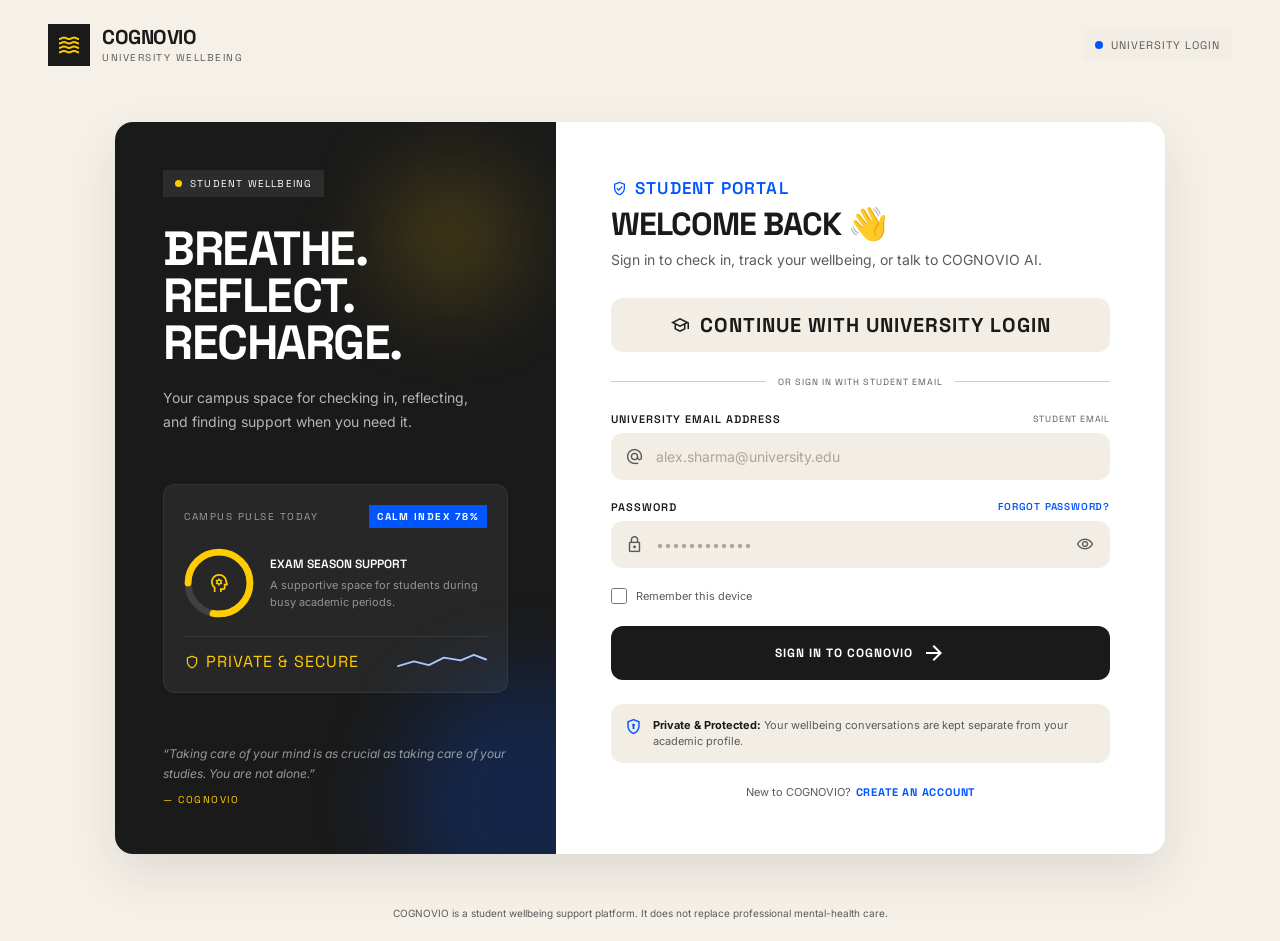
==== commit 2ae63813: "Frontend changes" ====
--- a/index.html
+++ b/index.html
@@ -5,7 +5,7 @@
     <meta charset="UTF-8">
     <meta name="viewport" content="width=device-width, initial-scale=1.0">
 
-    <title>MindSpace — Student Wellbeing</title>
+    <title>COGNOVIO — Student Wellbeing</title>
 
     <!-- Google Fonts -->
     <link rel="preconnect" href="https://fonts.googleapis.com">
@@ -48,7 +48,7 @@
                 </div>
 
                 <div>
-                    <h1>MindSpace</h1>
+                    <h1>COGNOVIO</h1>
                     <span>University Wellbeing</span>
                 </div>
 
@@ -77,7 +77,7 @@
                         chat_bubble
                     </span>
 
-                    <span>MindSpace AI</span>
+                    <span>COGNOVIO AI</span>
 
                 </a>
 
@@ -146,7 +146,7 @@
                     <strong>Your space is private</strong>
 
                     <p>
-                        MindSpace is designed to support your wellbeing.
+                        COGNOVIO is designed to support your wellbeing.
                     </p>
                 </div>
 
@@ -507,7 +507,7 @@
                         </h3>
 
                         <p>
-                            MindSpace AI can help you reflect,
+                            COGNOVIO AI can help you reflect,
                             organize your thoughts, or simply
                             listen without judgement.
                         </p>
@@ -726,7 +726,7 @@
                         <div>
 
                             <span class="eyebrow">
-                                MindSpace AI
+                                COGNOVIO AI
                             </span>
 
                             <h1>
@@ -762,7 +762,7 @@
                             <div class="message-content">
 
                                 <span class="message-author">
-                                    MindSpace AI
+                                    COGNOVIO AI
                                 </span>
 
                                 <p>
@@ -815,7 +815,7 @@
                     </form>
 
                     <p class="chat-disclaimer">
-                        MindSpace AI provides supportive conversations
+                        COGNOVIO AI provides supportive conversations
                         and is not a replacement for professional or
                         emergency medical care.
                     </p>
@@ -1086,7 +1086,7 @@
                     </h1>
 
                     <p>
-                        A simple overview of your MindSpace journey.
+                        A simple overview of your COGNOVIO journey.
                     </p>
 
                 </div>
@@ -1134,7 +1134,7 @@
                     </h1>
 
                     <p>
-                        Manage your MindSpace preferences.
+                        Manage your COGNOVIO preferences.
                     </p>
 
                 </div>
@@ -1194,7 +1194,7 @@
                             </strong>
 
                             <p>
-                                Manage your MindSpace reminders.
+                                Manage your COGNOVIO reminders.
                             </p>
 
                         </div>
@@ -1222,7 +1222,7 @@
                             </strong>
 
                             <p>
-                                End your current MindSpace session.
+                                End your current COGNOVIO session.
                             </p>
 
                         </div>
